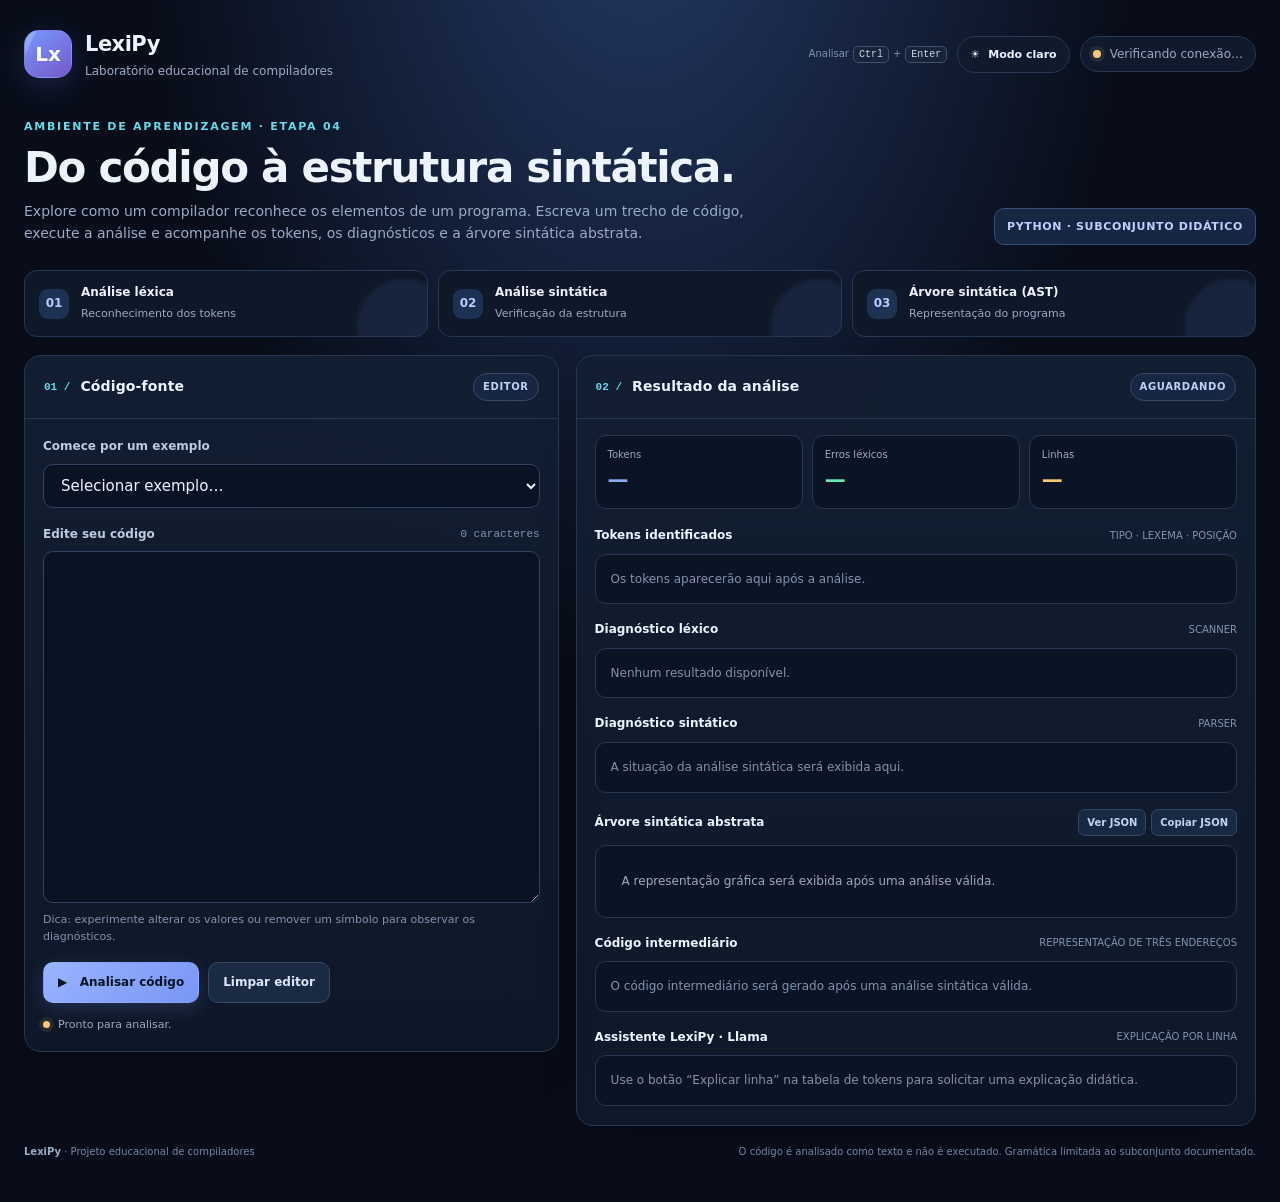
==== frontend/index.html @ 034884d2 "Adiciona realce de sintaxe ao editor Python" ====
<!doctype html>
<html lang="pt-BR">
<head>
<meta charset="utf-8">
<meta name="viewport" content="width=device-width, initial-scale=1">
<meta name="theme-color" content="#0b1020">
<title>LexiPy — Laboratório de Compiladores</title>
<style>
:root{color-scheme:dark;--bg:#080d19;--surface:#101a2c;--surface-2:#142139;--line:#263753;--text:#edf3ff;--muted:#9aabc5;--blue:#8ba8ff;--cyan:#67d9e8;--green:#6ee7b7;--red:#fb8fa4;--amber:#f7c979}
*{box-sizing:border-box}
body{margin:0;background:radial-gradient(ellipse at 50% -20%,#243b68 0,transparent 55%),var(--bg);font:15px/1.55 Inter,ui-sans-serif,system-ui,-apple-system,"Segoe UI",sans-serif;color:var(--text)}
button,select,textarea{font:inherit}
button{cursor:pointer}
.wrap{width:min(1440px,100%);margin:auto;padding:28px 24px 42px}
.topbar{display:flex;align-items:center;justify-content:space-between;gap:18px;margin-bottom:38px}
.brand{display:flex;align-items:center;gap:13px}.logo{display:grid;place-items:center;width:48px;height:48px;border:1px solid #91aaff55;border-radius:15px;background:linear-gradient(145deg,#7899ff,#7557c8);box-shadow:0 8px 30px #647eff33;font-weight:900;font-size:20px;color:white}
.brand h1{font-size:21px;letter-spacing:-.5px;margin:0}.brand p{margin:1px 0 0;color:var(--muted);font-size:12px}
.connection{display:flex;align-items:center;gap:9px;padding:8px 12px;border:1px solid var(--line);border-radius:999px;background:#101a2c;color:var(--muted);font-size:12px}
.dot{width:8px;height:8px;border-radius:50%;background:var(--amber);box-shadow:0 0 0 4px #f7c97918}.dot.online{background:var(--green);box-shadow:0 0 0 4px #6ee7b718}.dot.offline{background:var(--red);box-shadow:0 0 0 4px #fb8fa418}
.hero{display:flex;justify-content:space-between;align-items:end;gap:24px;margin:0 0 25px}.eyebrow{font-size:11px;font-weight:800;letter-spacing:.16em;text-transform:uppercase;color:var(--cyan)}.hero h2{font-size:clamp(27px,4vw,42px);line-height:1.12;letter-spacing:-1.3px;max-width:780px;margin:9px 0 10px}.hero p{max-width:760px;color:var(--muted);margin:0;font-size:14px}.hero-tag{white-space:nowrap;border:1px solid #354d77;background:#172743;color:#bfd0ff;border-radius:10px;padding:9px 12px;font-size:11px;font-weight:800;letter-spacing:.06em}
.pipeline{display:grid;grid-template-columns:repeat(3,1fr);gap:10px;margin-bottom:18px}.stage{display:flex;align-items:center;gap:12px;padding:12px 14px;border:1px solid var(--line);border-radius:13px;background:#0e1829}.stage-num{display:grid;place-items:center;width:30px;height:30px;flex:none;border-radius:9px;background:#1d3153;color:#b9cbff;font-size:12px;font-weight:800}.stage strong{display:block;font-size:12px}.stage span:last-child{font-size:11px;color:var(--muted)}
.workspace{display:grid;grid-template-columns:minmax(320px,.88fr) minmax(0,1.12fr);gap:17px;align-items:start}.panel{min-width:0;border:1px solid var(--line);border-radius:17px;background:linear-gradient(180deg,#121e32f5,#0e1829f5);box-shadow:0 14px 40px #0002;overflow:hidden}.panel-head{display:flex;justify-content:space-between;align-items:center;gap:12px;padding:17px 19px;border-bottom:1px solid var(--line)}.panel-title{display:flex;align-items:center;gap:10px}.panel-index{color:var(--cyan);font:800 11px ui-monospace,monospace}.panel h3{font-size:14px;margin:0;letter-spacing:.01em}.panel-body{padding:18px}
.field-label{display:block;margin:0 0 8px;color:#bdcbe0;font-size:12px;font-weight:700}
select,textarea{width:100%;border:1px solid #304361;background:#091323;color:var(--text);border-radius:10px;outline:none;transition:border-color .18s,box-shadow .18s}
select{padding:11px 13px;margin-bottom:17px}select:focus,textarea:focus{border-color:var(--blue);box-shadow:0 0 0 3px #8ba8ff20}
.editor-top{display:flex;justify-content:space-between;align-items:center;gap:12px;margin-bottom:8px}.editor-top .field-label{margin:0}.counter{font:11px ui-monospace,monospace;color:#8193b0}
textarea{display:block;min-height:320px;resize:vertical;padding:15px;font:13px/1.75 ui-monospace,SFMono-Regular,Consolas,monospace;tab-size:4;white-space:pre;caret-color:var(--cyan)}
.editor-surface{position:relative;width:100%;min-height:320px;border:1px solid #304361;border-radius:10px;background:#091323;overflow:hidden}
.editor-surface:focus-within{border-color:var(--blue);box-shadow:0 0 0 3px #8ba8ff20}
.editor-surface textarea{position:relative;z-index:2;min-height:320px;margin:0;border:0;border-radius:0;background:transparent;color:transparent;-webkit-text-fill-color:transparent;caret-color:var(--cyan);resize:vertical;outline:none;box-shadow:none}
.editor-surface textarea:focus{border:0;box-shadow:none}
#highlight{position:absolute;z-index:1;inset:0;margin:0;padding:15px;overflow:hidden;pointer-events:none;color:#d8e2f2;font:13px/1.75 ui-monospace,SFMono-Regular,Consolas,monospace;tab-size:4;white-space:pre}
#highlight code{font:inherit}
.token-keyword{color:#c792ea}.token-string{color:#c3e88d}.token-number{color:#f78c6c}.token-comment{color:#7f8c98;font-style:italic}.token-builtin{color:#82aaff}.token-function{color:#ffcb6b}.token-operator{color:#89ddff}.token-boolean{color:#ff9cac}
body.light .editor-surface{background:#fff;border-color:#c6d2e4}
body.light #highlight{color:#263954}
body.light .token-keyword{color:#8b45ad}body.light .token-string{color:#277a43}body.light .token-number{color:#b65b22}body.light .token-comment{color:#788391}body.light .token-builtin{color:#2459b5}body.light .token-function{color:#936000}body.light .token-operator{color:#087f9b}body.light .token-boolean{color:#b33456}

.editor-hint{margin:8px 0 0;color:#8193b0;font-size:11px}
.actions{display:flex;flex-wrap:wrap;gap:9px;margin-top:17px}.btn{display:inline-flex;justify-content:center;align-items:center;gap:8px;border:1px solid transparent;border-radius:10px;padding:10px 14px;font-size:12px;font-weight:800;transition:transform .15s,filter .15s}.btn:hover{filter:brightness(1.1);transform:translateY(-1px)}.btn:disabled{opacity:.55;cursor:wait;transform:none}.primary{background:linear-gradient(135deg,#9ab4ff,#7896f5);color:#091326;box-shadow:0 5px 18px #7896f533}.secondary{background:#1b2a43;border-color:#354866;color:#dce7ff}.statusline{display:flex;align-items:center;gap:8px;margin-top:13px;color:var(--muted);font-size:11px}.statusline .dot{width:7px;height:7px}
.result-badge{padding:5px 9px;border:1px solid #354866;border-radius:999px;background:#172743;color:#c2d2f6;font-size:10px;font-weight:850;letter-spacing:.06em}.result-badge.good{border-color:#286c59;background:#12372f;color:var(--green)}.result-badge.bad{border-color:#78394a;background:#351b28;color:#ffb3c0}
.results-body{padding:16px 18px 19px}.stats{display:grid;grid-template-columns:repeat(3,minmax(0,1fr));gap:9px;margin-bottom:17px}.stat{padding:11px 12px;border:1px solid var(--line);border-radius:11px;background:#0a1424}.stat span{display:block;color:var(--muted);font-size:10px}.stat strong{display:block;margin-top:2px;font-size:21px;letter-spacing:-.5px}.stat:nth-child(1) strong{color:var(--blue)}.stat:nth-child(2) strong{color:var(--green)}.stat:nth-child(3) strong{color:var(--amber)}
.result-section{margin-top:16px}.section-heading{display:flex;align-items:center;justify-content:space-between;gap:10px;margin-bottom:9px}.section-heading h4{font-size:12px;margin:0}.section-note{font-size:10px;color:#8193b0}.result-box{min-height:50px;border:1px solid var(--line);border-radius:11px;background:#0a1424;overflow:hidden}.placeholder{padding:15px;color:#8293ae;font-size:12px}.table-wrap{max-height:260px;overflow:auto}table{width:100%;border-collapse:collapse;text-align:left;font-size:11px}th,td{padding:9px 10px;border-bottom:1px solid #22324b;white-space:nowrap}th{position:sticky;top:0;background:#172640;color:#b9c9e4;font-size:10px;text-transform:uppercase;letter-spacing:.06em}td{color:#d7e2f5}tbody tr:hover{background:#14233a}td code{color:#a9bcff;font:11px ui-monospace,monospace}
.error-item{padding:11px 13px;border-bottom:1px solid #542d3b;background:#241722;color:#ffd4dc;font-size:11px}.error-item:last-child{border-bottom:0}.error-item b{color:#ff9fb1}.error-item code{color:#ffc0cb}
.syntax-ok{padding:12px 13px;color:#a8f2d5;background:#102c28;font-size:12px}.syntax-fail{padding:12px 13px;color:#ffd4dc;background:#281923;font-size:12px}.syntax-wait{padding:12px 13px;color:var(--muted);font-size:12px}
.ast-wrap{position:relative}.ast-wrap pre{margin:0;max-height:340px;overflow:auto;padding:14px;color:#c7d7f5;font:11px/1.65 ui-monospace,Consolas,monospace;white-space:pre-wrap;overflow-wrap:anywhere}.copy-btn{border:1px solid #354866;border-radius:7px;background:#182943;color:#c4d4f3;padding:5px 8px;font-size:10px;font-weight:700}.ast-tree{padding:14px;max-height:460px;overflow:auto;font-size:12px}.tree-node{margin:5px 0 5px 13px;padding-left:13px;border-left:1px solid #3a5277}.tree-label{display:inline-block;padding:5px 8px;border:1px solid #354866;border-radius:7px;background:#172743;color:#dce7ff}.tree-value{color:#8fa5c9;margin-left:5px}.tree-children{margin-top:4px}.tree-empty{color:var(--muted);padding:12px}.explain-btn{border:1px solid #38577c;border-radius:7px;background:#172b48;color:#bcd2ff;padding:5px 8px;font-size:10px;font-weight:750}.explain-btn:hover{background:#223d63}.diagnostic-location{padding:10px 12px;background:#101a2c;border-bottom:1px solid #354866;font:11px/1.7 ui-monospace,monospace;overflow:auto}.diagnostic-line{display:flex;gap:12px;white-space:pre}.diagnostic-line .ln{color:#8da2c4;user-select:none}.diagnostic-line .code{color:#f2d6dc}.diagnostic-caret{color:#ff879e;white-space:pre}.explanation{padding:12px 14px;color:#dce8fb;font-size:12px;line-height:1.7;white-space:pre-wrap}.explanation strong{color:var(--cyan)}.intermediate-code{margin:0;padding:13px;color:#bcebdc;font:12px/1.8 ui-monospace,monospace;white-space:pre;overflow:auto}.ai-loading{padding:12px;color:var(--muted);font-size:12px}
.footer{display:flex;justify-content:space-between;gap:16px;margin-top:18px;color:#7486a2;font-size:10px}.footer strong{color:#9aabc5}
@media(max-width:980px){.workspace{grid-template-columns:1fr}.hero{align-items:start;flex-direction:column}.hero-tag{white-space:normal}.pipeline{grid-template-columns:1fr}}
@media(max-width:560px){.wrap{padding:18px 12px 30px}.topbar{margin-bottom:28px}.connection{font-size:0;padding:10px}.connection .dot{margin:0}.brand p{font-size:10px}.panel-body,.results-body{padding:14px}.stats{gap:6px}.stat{padding:9px}.stat strong{font-size:18px}.footer{flex-direction:column}.hero h2{font-size:29px}}

/* Camada visual e interações adicionais */
:root{scroll-behavior:smooth}
body{background-attachment:fixed}
.panel{transition:border-color .22s,transform .22s,box-shadow .22s}
.panel:hover{border-color:#40577d;box-shadow:0 18px 48px #0003}
.stage{position:relative;overflow:hidden;transition:transform .2s,border-color .2s}
.stage:hover{transform:translateY(-2px);border-color:#5875a6}
.stage:after{content:"";position:absolute;inset:auto -25px -38px auto;width:95px;height:95px;border-radius:50%;background:#7896f51a;filter:blur(2px)}
.logo{position:relative;overflow:hidden}
.logo:after{content:"";position:absolute;inset:-60% auto -60% -35%;width:35%;transform:rotate(25deg);background:#ffffff35;animation:logoShine 5s ease-in-out infinite}
@keyframes logoShine{0%,65%,100%{left:-45%}35%{left:120%}}
.btn,.copy-btn,.explain-btn{transition:transform .18s,background .18s,border-color .18s,box-shadow .18s}
.btn:focus-visible,button:focus-visible,select:focus-visible,textarea:focus-visible{outline:2px solid var(--cyan);outline-offset:3px}
textarea{background-image:none;line-height:1.75}
#source{min-height:350px}
.stat{transition:transform .18s,border-color .18s}
.stat:hover{transform:translateY(-2px);border-color:#4a638b}
.result-box{transition:border-color .2s}
.result-section{animation:riseIn .35s ease both}
.result-section:nth-of-type(2){animation-delay:.04s}
@keyframes riseIn{from{opacity:0;transform:translateY(7px)}to{opacity:1;transform:translateY(0)}}
.theme-toggle{display:inline-flex;align-items:center;gap:8px;border:1px solid var(--line);border-radius:999px;background:var(--surface);color:var(--text);padding:9px 12px;font-size:11px;font-weight:750}
.top-actions{display:flex;align-items:center;gap:10px}
.shortcut{display:inline-flex;align-items:center;gap:4px;color:#8293ae;font-size:10px}
kbd{border:1px solid #40516d;border-radius:5px;background:#17243a;padding:2px 5px;color:#c8d6ef;font:10px ui-monospace,monospace}
body.light{--bg:#edf2fa;--surface:#fff;--surface-2:#f5f8fd;--line:#d4deed;--text:#17243a;--muted:#5e6f89;--blue:#496bd0;--cyan:#087f9b;--green:#12805d;--red:#c33f5a;--amber:#98620b;color-scheme:light;background:radial-gradient(ellipse at 50% -20%,#d6e2ff 0,transparent 58%),var(--bg)}
body.light .panel{background:linear-gradient(180deg,#ffffff,#f7f9fd);box-shadow:0 14px 40px #34476b12}
body.light .stage,body.light .connection,body.light .stat,body.light .result-box{background:#f7f9fd}
body.light select,body.light textarea{background-color:#fff;color:#17243a;border-color:#c6d2e4}
body.light .btn.secondary,body.light .copy-btn,body.light .explain-btn{background:#edf2fb;color:#263d67;border-color:#cbd7e9}
body.light .tree-label{background:#edf2fb;color:#243b63;border-color:#cbd7e9}
body.light th{background:#e9eff9;color:#334968}
body.light td{color:#263954}
body.light tbody tr:hover{background:#edf3fc}
body.light .syntax-ok{background:#e5f6ef;color:#17664c}
body.light .syntax-fail,body.light .error-item{background:#fff0f2;color:#8b263d}
body.light .diagnostic-location{background:#f0f4fb}
body.light .diagnostic-line .code{color:#273c5a}
body.light .explanation{color:#263954}
body.light .intermediate-code{color:#17664c}
@media(max-width:650px){.top-actions{gap:6px}.theme-toggle{padding:8px 10px}.shortcut{display:none}#source{min-height:280px}}
@media(prefers-reduced-motion:reduce){*,*:before,*:after{scroll-behavior:auto!important;animation-duration:.01ms!important;animation-iteration-count:1!important;transition-duration:.01ms!important}}

</style>
</head>
<body>
<main class="wrap">
<header class="topbar">
 <div class="brand"><div class="logo">Lx</div><div><h1>LexiPy</h1><p>Laboratório educacional de compiladores</p></div></div>
  <div class="top-actions"><span class="shortcut">Analisar <kbd>Ctrl</kbd> + <kbd>Enter</kbd></span><button id="themeToggle" class="theme-toggle" type="button" aria-label="Alternar tema">☀️ <span>Modo claro</span></button><div class="connection"><span id="connectionDot" class="dot"></span><span id="connectionText">Verificando conexão…</span></div></div>
</header>
<section class="hero">
 <div><div class="eyebrow">Ambiente de aprendizagem · Etapa 04</div><h2>Do código à estrutura sintática.</h2><p>Explore como um compilador reconhece os elementos de um programa. Escreva um trecho de código, execute a análise e acompanhe os tokens, os diagnósticos e a árvore sintática abstrata.</p></div>
 <div class="hero-tag">PYTHON · SUBCONJUNTO DIDÁTICO</div>
</section>
<section class="pipeline" aria-label="Etapas da análise">
 <div class="stage"><span class="stage-num">01</span><div><strong>Análise léxica</strong><span>Reconhecimento dos tokens</span></div></div>
 <div class="stage"><span class="stage-num">02</span><div><strong>Análise sintática</strong><span>Verificação da estrutura</span></div></div>
 <div class="stage"><span class="stage-num">03</span><div><strong>Árvore sintática (AST)</strong><span>Representação do programa</span></div></div>
</section>
<div class="workspace">
<section class="panel">
 <div class="panel-head"><div class="panel-title"><span class="panel-index">01 /</span><h3>Código-fonte</h3></div><span class="result-badge">EDITOR</span></div>
 <div class="panel-body">
  <label class="field-label" for="examples">Comece por um exemplo</label>
  <select id="examples"><option value="">Selecionar exemplo…</option><option value="hello">Olá, mundo</option><option value="variable">Variáveis e números</option><option value="condition">Estrutura condicional</option><option value="loop">Laço de repetição</option><option value="error">Exemplo com erro léxico</option><option value="syntax">Exemplo com erro sintático</option></select>
  <div class="editor-top"><label class="field-label" for="source">Edite seu código</label><span id="counter" class="counter">0 caracteres</span></div>
  <div class="editor-surface">
   <pre id="highlight" aria-hidden="true"><code id="highlightCode"></code></pre>
   <textarea id="source" spellcheck="false" autocapitalize="off" autocomplete="off" aria-label="Código-fonte Python">nome = "Ana"
idade = 20

if idade >= 18:
    print(nome, "maior de idade")</textarea>
  </div>
  <p class="editor-hint">Dica: experimente alterar os valores ou remover um símbolo para observar os diagnósticos.</p>
  <div class="actions"><button id="analyze" class="btn primary">▶ &nbsp; Analisar código</button><button id="clear" class="btn secondary">Limpar editor</button></div>
  <div class="statusline"><span id="statusDot" class="dot"></span><span id="status" role="status" aria-live="polite">Pronto para analisar.</span></div>
 </div>
</section>
<section class="panel">
 <div class="panel-head"><div class="panel-title"><span class="panel-index">02 /</span><h3>Resultado da análise</h3></div><span id="resultBadge" class="result-badge">AGUARDANDO</span></div>
 <div class="results-body">
  <div class="stats" id="summary">
   <div class="stat"><span>Tokens</span><strong>—</strong></div><div class="stat"><span>Erros léxicos</span><strong>—</strong></div><div class="stat"><span>Linhas</span><strong>—</strong></div>
  </div>
  <section class="result-section"><div class="section-heading"><h4>Tokens identificados</h4><span class="section-note">TIPO · LEXEMA · POSIÇÃO</span></div><div id="tokens" class="result-box"><div class="placeholder">Os tokens aparecerão aqui após a análise.</div></div></section>
  <section class="result-section"><div class="section-heading"><h4>Diagnóstico léxico</h4><span class="section-note">SCANNER</span></div><div id="errors" class="result-box"><div class="placeholder">Nenhum resultado disponível.</div></div></section>
  <section class="result-section"><div class="section-heading"><h4>Diagnóstico sintático</h4><span class="section-note">PARSER</span></div><div id="syntax" class="result-box"><div class="placeholder">A situação da análise sintática será exibida aqui.</div></div></section>
  <section class="result-section"><div class="section-heading"><h4>Árvore sintática abstrata</h4><div><button id="toggleAst" class="copy-btn">Ver JSON</button> <button id="copyAst" class="copy-btn" disabled>Copiar JSON</button></div></div><div class="result-box ast-wrap"><div id="astTree" class="ast-tree"><div class="tree-empty">A representação gráfica será exibida após uma análise válida.</div></div><pre id="ast" hidden>A AST será exibida quando a análise sintática for concluída com sucesso.</pre></div></section>
  <section class="result-section"><div class="section-heading"><h4>Código intermediário</h4><span class="section-note">REPRESENTAÇÃO DE TRÊS ENDEREÇOS</span></div><div id="intermediate" class="result-box"><div class="placeholder">O código intermediário será gerado após uma análise sintática válida.</div></div></section>
  <section class="result-section"><div class="section-heading"><h4>Assistente LexiPy · Llama</h4><span class="section-note">EXPLICAÇÃO POR LINHA</span></div><div id="lineExplanation" class="result-box"><div class="placeholder">Use o botão “Explicar linha” na tabela de tokens para solicitar uma explicação didática.</div></div></section>
 </div>
</section>
</div>
<footer class="footer"><span><strong>LexiPy</strong> · Projeto educacional de compiladores</span><span>O código é analisado como texto e não é executado. Gramática limitada ao subconjunto documentado.</span></footer>
</main>
<script>
const examples={
 hello:'print("Olá, mundo!")',
 variable:'nome = "Felipe"\nidade = 20\nnota = 8.5\nprint(nome, idade, nota)',
 condition:'numero = 10\nif numero >= 0:\n    print("Não negativo")\nelse:\n    print("Negativo")',
 loop:'contador = 0\nwhile contador < 3:\n    print(contador)\n    contador = contador + 1',
 error:'valor = 10\nresultado = valor @ 2\nprint(resultado)',
 syntax:'valor = 10\nresultado = valor +\nprint(resultado)'
};
const $=s=>document.querySelector(s);
const source=$('#source'), select=$('#examples'), counter=$('#counter'), status=$('#status');
const highlightCode=$('#highlightCode'), highlightLayer=$('#highlight');
function updateHighlight(){
 const code=source.value;
 const pattern=/(#.*$)|("""[\\s\\S]*?"""|'''[\\s\\S]*?'''|"(?:\\\\.|[^"\\\\])*"|'(?:\\\\.|[^'\\\\])*')|\\b(True|False|None)\\b|\\b(def|class|if|elif|else|for|while|in|not|and|or|is|return|break|continue|pass|import|from|as|try|except|finally|with|lambda|yield|global|nonlocal|assert|del|raise)\\b|\\b(print|len|range|input|int|float|str|list|dict|tuple|set|type|sum|min|max|abs|enumerate)\\b(?=\\s*\\()|\\b(\\d+(?:\\.\\d+)?(?:[eE][+-]?\\d+)?)\\b|\\b([A-Za-z_][A-Za-z0-9_]*)\\b|(\\*\\*|//|==|!=|<=|>=|:=|[+\\-*/%=<>])|(\\s+)|([\\s\\S])/gm;
 let result='',match;
 while((match=pattern.exec(code))!==null){
  const value=match[0];
  let cls='';
  if(match[1]) cls='token-comment';
  else if(match[2]) cls='token-string';
  else if(match[3]) cls='token-boolean';
  else if(match[4]) cls='token-keyword';
  else if(match[5]) cls='token-builtin';
  else if(match[6]) cls='token-number';
  else if(match[7]) cls='token-function';
  else if(match[8]) cls='token-operator';
  if(cls) result+='<span class="'+cls+'">'+esc(value)+'</span>';
  else result+=esc(value);
 }
 highlightCode.innerHTML=result+'\\n';
}
source.addEventListener('scroll',()=>{highlightLayer.scrollTop=source.scrollTop;highlightLayer.scrollLeft=source.scrollLeft});

let lastAst=null;
function count(){counter.textContent=source.value.length+' caracteres · '+(source.value.split('\n').length)+' linha(s)'}
function setStatus(message,type){status.textContent=message;const dot=$('#statusDot');dot.className='dot'+(type==='ok'?' online':type==='error'?' offline':'')}
function resetResults(){
 $('#summary').innerHTML='<div class="stat"><span>Tokens</span><strong>—</strong></div><div class="stat"><span>Erros léxicos</span><strong>—</strong></div><div class="stat"><span>Linhas</span><strong>—</strong></div>';
 $('#tokens').innerHTML='<div class="placeholder">Os tokens aparecerão aqui após a análise.</div>';
 $('#errors').innerHTML='<div class="placeholder">Nenhum resultado disponível.</div>';
 $('#syntax').innerHTML='<div class="placeholder">A situação da análise sintática será exibida aqui.</div>';
 $('#ast').hidden=true;$('#astTree').hidden=false;$('#toggleAst').textContent='Ver JSON';$('#ast').textContent='A AST será exibida quando a análise sintática for concluída com sucesso.';$('#astTree').innerHTML='<div class="tree-empty">A representação gráfica será exibida após uma análise válida.</div>';$('#intermediate').innerHTML='<div class="placeholder">O código intermediário será gerado após uma análise sintática válida.</div>';$('#lineExplanation').innerHTML='<div class="placeholder">Use o botão “Explicar linha” na tabela de tokens para solicitar uma explicação didática.</div>';
 $('#resultBadge').textContent='AGUARDANDO';$('#resultBadge').className='result-badge';
 $('#copyAst').disabled=true;lastAst=null;
}
source.addEventListener('input',()=>{count();updateHighlight()});count();updateHighlight();

const themeToggle=$('#themeToggle');
function applyTheme(theme){
 document.body.classList.toggle('light',theme==='light');
 themeToggle.innerHTML=theme==='light'?'🌙 <span>Modo escuro</span>':'☀️ <span>Modo claro</span>';
 themeToggle.setAttribute('aria-label',theme==='light'?'Ativar modo escuro':'Ativar modo claro');
 try{localStorage.setItem('lexipy-theme',theme)}catch{}
}
let savedTheme='dark';try{savedTheme=localStorage.getItem('lexipy-theme')||'dark'}catch{}
applyTheme(savedTheme);
themeToggle.addEventListener('click',()=>applyTheme(document.body.classList.contains('light')?'dark':'light'));
source.addEventListener('keydown',event=>{
 if(event.key==='Tab'){event.preventDefault();const start=source.selectionStart,end=source.selectionEnd;source.setRangeText('    ',start,end,'end');count();updateHighlight()}
 if((event.ctrlKey||event.metaKey)&&event.key==='Enter'){event.preventDefault();$('#analyze').click()}
});

select.addEventListener('change',()=>{if(select.value){source.value=examples[select.value];count();updateHighlight();setStatus('Exemplo carregado. Você pode editá-lo.');source.focus()}});
$('#clear').addEventListener('click',()=>{source.value='';select.value='';count();updateHighlight();resetResults();source.focus();setStatus('Editor limpo.')});
function esc(value){return String(value).replace(/[&<>"']/g,c=>({'&':'&amp;','<':'&lt;','>':'&gt;','"':'&quot;',"'":'&#39;'}[c]))}
function renderTokens(tokens){
 const counts={};tokens.forEach(t=>counts[t.tipo]=(counts[t.tipo]||0)+1);
 $('#summary').innerHTML='<div class="stat"><span>Tokens identificados</span><strong>'+tokens.length+'</strong></div><div class="stat"><span>Erros léxicos</span><strong>'+($('#errors').querySelectorAll('.error-item').length)+'</strong></div><div class="stat"><span>Linhas analisadas</span><strong>'+source.value.split('\n').length+'</strong></div>';
 if(!tokens.length){$('#tokens').innerHTML='<div class="placeholder">Nenhum token foi identificado.</div>';return}
 $('#tokens').innerHTML='<div class="table-wrap"><table><thead><tr><th>Tipo</th><th>Lexema</th><th>Linha</th><th>Coluna</th><th>Ação</th></tr></thead><tbody>'+tokens.map(t=>'<tr><td>'+esc(t.tipo)+'</td><td><code>'+esc(t.lexema)+'</code></td><td>'+t.linha+'</td><td>'+t.coluna+'</td><td><button class="explain-btn" data-explain-line="'+t.linha+'">Explicar linha</button></td></tr>').join('')+'</tbody></table></div>';
}
function diagnosticLocation(line,col){const lines=source.value.split('\n');const text=lines[line-1]??'';const safeCol=Math.max(1,Math.min(col||1,text.length+1));return '<div class="diagnostic-location"><div class="diagnostic-line"><span class="ln">'+line+'</span><span class="code">'+esc(text||' ')+'</span></div><div class="diagnostic-caret"><span class="ln"> </span>'+(' '.repeat(safeCol-1))+'^ posição aproximada do erro</div></div>'}
function renderErrors(errors){
 if(!errors.length){$('#errors').innerHTML='<div class="placeholder">✓ Nenhum erro léxico encontrado.</div>';return}
 $('#errors').innerHTML=errors.map(e=>'<div class="error-item"><b>Linha '+e.linha+', coluna '+e.coluna+':</b> '+esc(e.mensagem)+'<br>Trecho identificado: <code>'+esc(e.lexema)+'</code></div>'+diagnosticLocation(e.linha,e.coluna)).join('');
}
function renderAstNode(node,key='Raiz'){if(node===null||node===undefined)return '';if(Array.isArray(node))return node.map((item,i)=>renderAstNode(item,key+' '+(i+1))).join('');if(typeof node!=='object')return '<span class="tree-value">'+esc(node)+'</span>';const tipo=node.tipo||key;const attrs=Object.entries(node).filter(([k,v])=>k!=='tipo'&&k!=='linha'&&k!=='coluna'&&v!==null&&typeof v!=='object');const children=Object.entries(node).filter(([k,v])=>v!==null&&(typeof v==='object'));const meta=[node.linha?'linha '+node.linha:null,node.coluna?'coluna '+node.coluna:null].filter(Boolean).join(' · ');return '<div class="tree-node"><span class="tree-label">'+esc(tipo)+'</span>'+(meta?'<span class="tree-value">'+esc(meta)+'</span>':'')+attrs.map(([k,v])=>'<span class="tree-value">'+esc(k)+': '+esc(v)+'</span>').join('')+(children.length?'<div class="tree-children">'+children.map(([k,v])=>'<div><span class="tree-value">'+esc(k)+'</span>'+renderAstNode(v,k)+'</div>').join('')+'</div>':'')+'</div>'}
function renderSyntax(data){
 if(data.sintaxe_sucesso===true){
  $('#syntax').innerHTML='<div class="syntax-ok">✓ Sintaxe válida para o subconjunto implementado. A árvore sintática foi construída.</div>';
  lastAst=data.ast;$('#ast').hidden=true;$('#astTree').hidden=false;$('#toggleAst').textContent='Ver JSON';$('#ast').textContent=JSON.stringify(data.ast,null,2);$('#astTree').innerHTML=renderAstNode(data.ast,'Programa');$('#copyAst').disabled=false;$('#intermediate').innerHTML='<pre class="intermediate-code">'+esc((data.codigo_intermediario||[]).join('\n')||'Nenhuma instrução intermediária foi gerada.')+'</pre>';
 }else if(data.sintaxe_sucesso===false){
  $('#syntax').innerHTML=(data.erros_sintaticos||[]).map(e=>'<div class="syntax-fail"><b>Linha '+e.linha+', coluna '+e.coluna+':</b> '+esc(e.mensagem)+'</div>'+diagnosticLocation(e.linha,e.coluna)).join('');
  $('#ast').hidden=true;$('#astTree').hidden=false;$('#toggleAst').textContent='Ver JSON';$('#ast').textContent='AST não gerada porque foram encontrados erros sintáticos.';$('#astTree').innerHTML='<div class="tree-empty">Corrija os erros sintáticos para visualizar a AST.</div>';$('#intermediate').innerHTML='<div class="placeholder">O código intermediário depende de uma AST válida.</div>';lastAst=null;$('#copyAst').disabled=true;
 }else{
  $('#syntax').innerHTML='<div class="syntax-wait">Análise sintática não executada: corrija primeiro os erros léxicos.</div>';
  $('#ast').hidden=true;$('#astTree').hidden=false;$('#toggleAst').textContent='Ver JSON';$('#ast').textContent='AST indisponível devido a erros léxicos.';$('#astTree').innerHTML='<div class="tree-empty">Corrija os erros léxicos para visualizar a AST.</div>';$('#intermediate').innerHTML='<div class="placeholder">O código intermediário depende de uma AST válida.</div>';lastAst=null;$('#copyAst').disabled=true;
 }
}
async function checkApi(){
 try{const r=await fetch('/api/health');if(!r.ok)throw Error();$('#connectionDot').className='dot online';$('#connectionText').textContent='Backend conectado';}
 catch{$('#connectionDot').className='dot offline';$('#connectionText').textContent='Backend indisponível';setStatus('Não foi possível conectar à API. Verifique o Docker Compose.','error')}
}
checkApi();
$('#toggleAst').addEventListener('click',()=>{const pre=$('#ast'),tree=$('#astTree');const showJson=pre.hidden;pre.hidden=!showJson;tree.hidden=showJson;$('#toggleAst').textContent=showJson?'Ver árvore':'Ver JSON'});
$('#ast').hidden=true;
$('#toggleAst').textContent='Ver JSON';
$('#tokens').addEventListener('click',async(event)=>{const button=event.target.closest('[data-explain-line]');if(!button)return;const linha=Number(button.dataset.explainLine);const panel=$('#lineExplanation');panel.innerHTML='<div class="ai-loading">Consultando o Llama para explicar a linha '+linha+'…</div>';button.disabled=true;try{const response=await fetch('/api/explicar-linha',{method:'POST',headers:{'Content-Type':'application/json'},body:JSON.stringify({codigo:source.value,linha})});const data=await response.json();if(!response.ok)throw Error(data.detail||'Não foi possível obter a explicação.');panel.innerHTML='<div class="explanation"><strong>Linha '+data.linha+':</strong> <code>'+esc(data.codigo)+'</code><p>'+esc(data.explicacao)+'</p><span class="section-note">Modelo: '+esc(data.modelo)+'</span></div>';}catch(error){panel.innerHTML='<div class="error-item">'+esc(error.message)+'<br>Verifique se o Ollama está ativo e se o modelo Llama está instalado.</div>';}finally{button.disabled=false;}});
$('#copyAst').addEventListener('click',async()=>{if(lastAst===null)return;try{await navigator.clipboard.writeText(JSON.stringify(lastAst,null,2));setStatus('JSON da AST copiado.','ok')}catch{setStatus('Não foi possível copiar automaticamente.','error')}});
$('#analyze').addEventListener('click',async()=>{
 const codigo=source.value;
 if(!codigo.trim()){setStatus('Informe um código-fonte antes de analisar.','error');$('#resultBadge').textContent='SEM CÓDIGO';$('#resultBadge').className='result-badge bad';$('#errors').innerHTML='<div class="error-item">O editor está vazio. Digite ou selecione um exemplo.</div>';return}
 const btn=$('#analyze');btn.disabled=true;btn.textContent='Analisando…';setStatus('Enviando código para análise.');
 try{
  const response=await fetch('/api/analisar',{method:'POST',headers:{'Content-Type':'application/json'},body:JSON.stringify({codigo})});
  const data=await response.json();if(!response.ok)throw Error(data.detail||'Não foi possível analisar o código.');
  renderTokens(data.tokens||[]);renderErrors(data.erros||[]);renderSyntax(data);
  const lexicalOk=!!data.sucesso, syntaxOk=data.sintaxe_sucesso===true;
  const overallOk=lexicalOk&&syntaxOk;
  $('#resultBadge').textContent=overallOk?'ANÁLISE CONCLUÍDA':'REVISAR DIAGNÓSTICOS';
  $('#resultBadge').className='result-badge '+(overallOk?'good':'bad');
  $('#summary').querySelector('.stat:nth-child(2) strong').textContent=(data.erros||[]).length;
  setStatus(overallOk?'Análise léxica e sintática concluídas sem erros.':'Análise finalizada. Consulte os diagnósticos. ',overallOk?'ok':'error');
 }catch(error){setStatus(error.message,'error');$('#resultBadge').textContent='FALHA';$('#resultBadge').className='result-badge bad';$('#errors').innerHTML='<div class="error-item">'+esc(error.message)+'</div>'}
 finally{btn.disabled=false;btn.textContent='▶  Analisar código'}
});
</script>
</body>
</html>
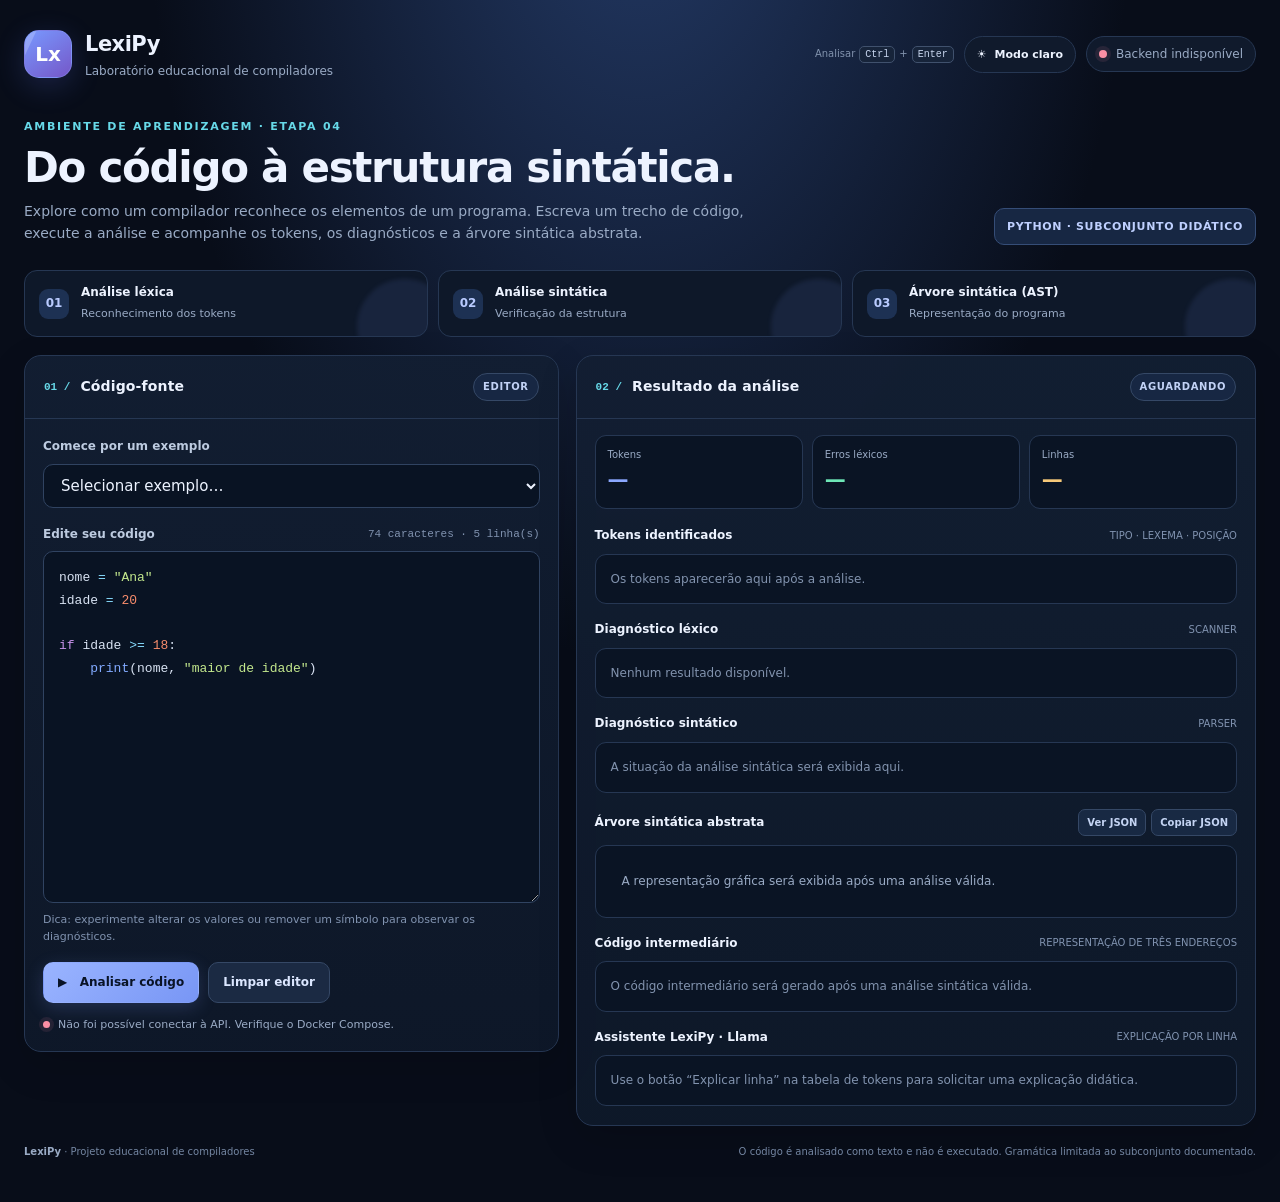
==== commit 18deb360: "Ajusta operadores de divisão no realce de sintaxe" ====
--- a/frontend/index.html
+++ b/frontend/index.html
@@ -159,7 +159,7 @@
 const highlightCode=$('#highlightCode'), highlightLayer=$('#highlight');
 function updateHighlight(){
  const code=source.value;
- const pattern=/(#.*$)|("""[\\s\\S]*?"""|'''[\\s\\S]*?'''|"(?:\\\\.|[^"\\\\])*"|'(?:\\\\.|[^'\\\\])*')|\\b(True|False|None)\\b|\\b(def|class|if|elif|else|for|while|in|not|and|or|is|return|break|continue|pass|import|from|as|try|except|finally|with|lambda|yield|global|nonlocal|assert|del|raise)\\b|\\b(print|len|range|input|int|float|str|list|dict|tuple|set|type|sum|min|max|abs|enumerate)\\b(?=\\s*\\()|\\b(\\d+(?:\\.\\d+)?(?:[eE][+-]?\\d+)?)\\b|\\b([A-Za-z_][A-Za-z0-9_]*)\\b|(\\*\\*|//|==|!=|<=|>=|:=|[+\\-*/%=<>])|(\\s+)|([\\s\\S])/gm;
+ const pattern=/(#.*$)|("""[\s\S]*?"""|'''[\s\S]*?'''|"(?:\\.|[^"\\])*"|'(?:\\.|[^'\\])*')|\b(True|False|None)\b|\b(def|class|if|elif|else|for|while|in|not|and|or|is|return|break|continue|pass|import|from|as|try|except|finally|with|lambda|yield|global|nonlocal|assert|del|raise)\b|\b(print|len|range|input|int|float|str|list|dict|tuple|set|type|sum|min|max|abs|enumerate)\b(?=\s*\()|\b(\d+(?:\.\d+)?(?:[eE][+-]?\d+)?)\b|\b([A-Za-z_][A-Za-z0-9_]*)\b(?=\s*\()|\b([A-Za-z_][A-Za-z0-9_]*)\b|(\*\*|\/\/|==|!=|<=|>=|:=|[+\-*\/%=<>])|(\s+)|([\s\S])/gm;
  let result='',match;
  while((match=pattern.exec(code))!==null){
   const value=match[0];
@@ -171,11 +171,11 @@
   else if(match[5]) cls='token-builtin';
   else if(match[6]) cls='token-number';
   else if(match[7]) cls='token-function';
-  else if(match[8]) cls='token-operator';
+  else if(match[9]) cls='token-operator';
   if(cls) result+='<span class="'+cls+'">'+esc(value)+'</span>';
   else result+=esc(value);
  }
- highlightCode.innerHTML=result+'\\n';
+ highlightCode.innerHTML=result+'\n';
 }
 source.addEventListener('scroll',()=>{highlightLayer.scrollTop=source.scrollTop;highlightLayer.scrollLeft=source.scrollLeft});
 
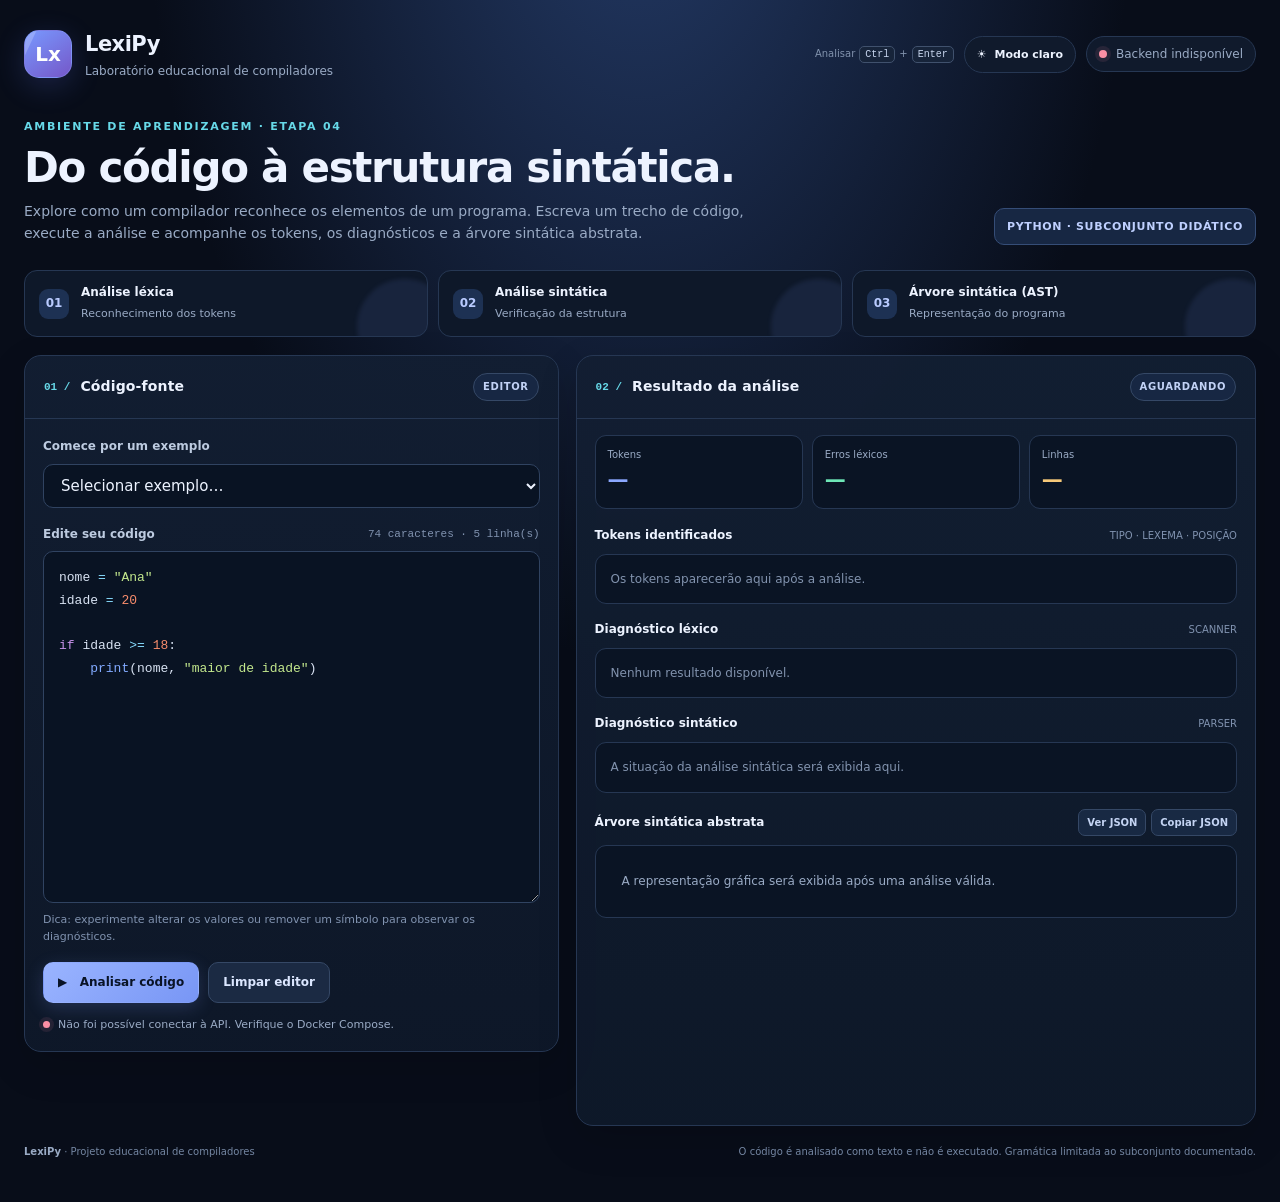
==== commit 3fe2667d: "Corrige visibilidade do código no tema claro" ====
--- a/frontend/index.html
+++ b/frontend/index.html
@@ -33,6 +33,7 @@
 #highlight code{font:inherit}
 .token-keyword{color:#c792ea}.token-string{color:#c3e88d}.token-number{color:#f78c6c}.token-comment{color:#7f8c98;font-style:italic}.token-builtin{color:#82aaff}.token-function{color:#ffcb6b}.token-operator{color:#89ddff}.token-boolean{color:#ff9cac}
 body.light .editor-surface{background:#fff;border-color:#c6d2e4}
+body.light .editor-surface textarea{background:transparent!important;color:transparent!important;-webkit-text-fill-color:transparent!important}
 body.light #highlight{color:#263954}
 body.light .token-keyword{color:#8b45ad}body.light .token-string{color:#277a43}body.light .token-number{color:#b65b22}body.light .token-comment{color:#788391}body.light .token-builtin{color:#2459b5}body.light .token-function{color:#936000}body.light .token-operator{color:#087f9b}body.light .token-boolean{color:#b33456}
 
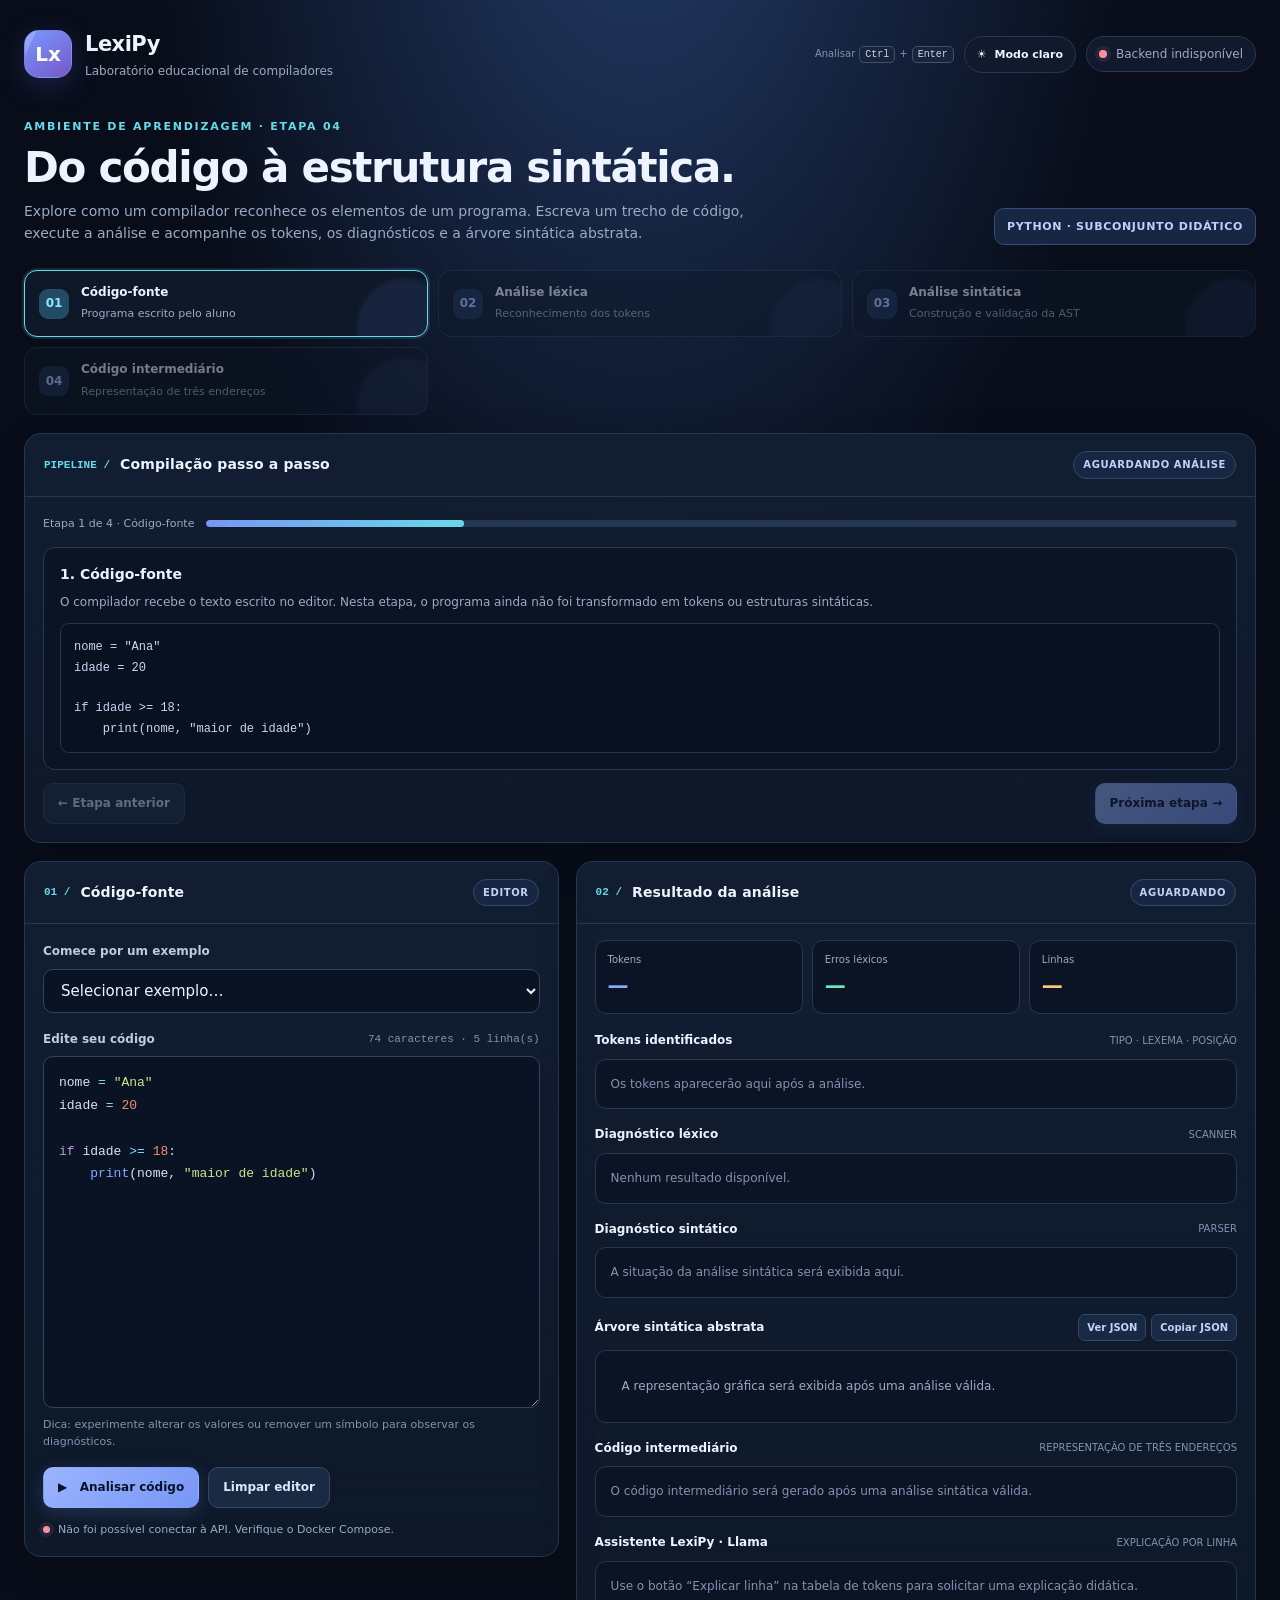
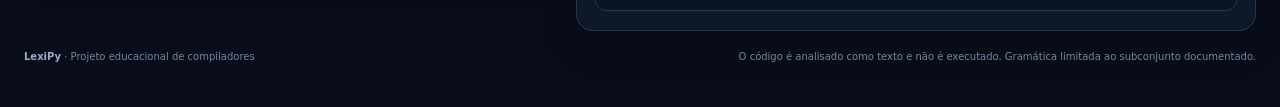
==== commit 5be34143: "Adiciona pipeline visual e compilação passo a passo" ====
--- a/frontend/index.html
+++ b/frontend/index.html
@@ -19,6 +19,10 @@
 .dot{width:8px;height:8px;border-radius:50%;background:var(--amber);box-shadow:0 0 0 4px #f7c97918}.dot.online{background:var(--green);box-shadow:0 0 0 4px #6ee7b718}.dot.offline{background:var(--red);box-shadow:0 0 0 4px #fb8fa418}
 .hero{display:flex;justify-content:space-between;align-items:end;gap:24px;margin:0 0 25px}.eyebrow{font-size:11px;font-weight:800;letter-spacing:.16em;text-transform:uppercase;color:var(--cyan)}.hero h2{font-size:clamp(27px,4vw,42px);line-height:1.12;letter-spacing:-1.3px;max-width:780px;margin:9px 0 10px}.hero p{max-width:760px;color:var(--muted);margin:0;font-size:14px}.hero-tag{white-space:nowrap;border:1px solid #354d77;background:#172743;color:#bfd0ff;border-radius:10px;padding:9px 12px;font-size:11px;font-weight:800;letter-spacing:.06em}
 .pipeline{display:grid;grid-template-columns:repeat(3,1fr);gap:10px;margin-bottom:18px}.stage{display:flex;align-items:center;gap:12px;padding:12px 14px;border:1px solid var(--line);border-radius:13px;background:#0e1829}.stage-num{display:grid;place-items:center;width:30px;height:30px;flex:none;border-radius:9px;background:#1d3153;color:#b9cbff;font-size:12px;font-weight:800}.stage strong{display:block;font-size:12px}.stage span:last-child{font-size:11px;color:var(--muted)}
+.stage{width:100%;font:inherit;text-align:left;color:var(--text);cursor:pointer}.stage:disabled{opacity:.48;cursor:not-allowed;transform:none}.stage.active{border-color:var(--cyan);box-shadow:0 0 0 2px #67d9e822}.stage.done .stage-num{background:#174535;color:#8df0c5}.stage.active .stage-num{background:#234b65;color:#8ceafa}
+.walkthrough-panel{margin:0 0 18px}.step-progress{display:flex;align-items:center;gap:12px;margin-bottom:15px}.step-progress-label{color:var(--muted);font-size:11px;white-space:nowrap}.step-progress-track{height:7px;flex:1;border-radius:99px;background:#263753;overflow:hidden}.step-progress-fill{height:100%;width:25%;border-radius:99px;background:linear-gradient(90deg,#7896f5,#67d9e8);transition:width .25s}.step-content{min-height:145px;padding:16px;border:1px solid var(--line);border-radius:12px;background:#0a1424}.step-content h4{margin:0 0 7px;font-size:14px}.step-content p{margin:0 0 12px;color:var(--muted);font-size:12px}.step-output{max-height:290px;overflow:auto;border:1px solid var(--line);border-radius:9px;background:#08111f}.step-output pre{margin:0;padding:13px;color:#c7d7f5;font:12px/1.7 ui-monospace,Consolas,monospace;white-space:pre-wrap;overflow-wrap:anywhere}.step-token-table{max-height:230px;overflow:auto}.step-errors{margin-top:10px;padding:10px 12px;border:1px solid #78394a;border-radius:8px;background:#351b28;color:#ffd4dc;font-size:11px}.step-success{color:#8ce7c1}.step-actions{display:flex;justify-content:space-between;gap:10px;margin-top:13px}.step-actions .btn:disabled{opacity:.4;cursor:not-allowed}
+body.light .step-content,body.light .step-output{background:#f7f9fd}body.light .step-output pre{color:#263954}body.light .step-errors{background:#fff0f2;color:#8b263d;border-color:#e7b9c3}
+@media(max-width:980px){.pipeline{grid-template-columns:repeat(2,minmax(0,1fr))}}@media(max-width:560px){.pipeline{grid-template-columns:1fr}.step-content{padding:12px}.step-progress{gap:8px}}
 .workspace{display:grid;grid-template-columns:minmax(320px,.88fr) minmax(0,1.12fr);gap:17px;align-items:start}.panel{min-width:0;border:1px solid var(--line);border-radius:17px;background:linear-gradient(180deg,#121e32f5,#0e1829f5);box-shadow:0 14px 40px #0002;overflow:hidden}.panel-head{display:flex;justify-content:space-between;align-items:center;gap:12px;padding:17px 19px;border-bottom:1px solid var(--line)}.panel-title{display:flex;align-items:center;gap:10px}.panel-index{color:var(--cyan);font:800 11px ui-monospace,monospace}.panel h3{font-size:14px;margin:0;letter-spacing:.01em}.panel-body{padding:18px}
 .field-label{display:block;margin:0 0 8px;color:#bdcbe0;font-size:12px;font-weight:700}
 select,textarea{width:100%;border:1px solid #304361;background:#091323;color:var(--text);border-radius:10px;outline:none;transition:border-color .18s,box-shadow .18s}
@@ -104,10 +108,19 @@
  <div><div class="eyebrow">Ambiente de aprendizagem · Etapa 04</div><h2>Do código à estrutura sintática.</h2><p>Explore como um compilador reconhece os elementos de um programa. Escreva um trecho de código, execute a análise e acompanhe os tokens, os diagnósticos e a árvore sintática abstrata.</p></div>
  <div class="hero-tag">PYTHON · SUBCONJUNTO DIDÁTICO</div>
 </section>
-<section class="pipeline" aria-label="Etapas da análise">
- <div class="stage"><span class="stage-num">01</span><div><strong>Análise léxica</strong><span>Reconhecimento dos tokens</span></div></div>
- <div class="stage"><span class="stage-num">02</span><div><strong>Análise sintática</strong><span>Verificação da estrutura</span></div></div>
- <div class="stage"><span class="stage-num">03</span><div><strong>Árvore sintática (AST)</strong><span>Representação do programa</span></div></div>
+<section class="pipeline" id="compilerPipeline" aria-label="Pipeline do compilador">
+ <button class="stage active" type="button" data-stage="0"><span class="stage-num">01</span><div><strong>Código-fonte</strong><span>Programa escrito pelo aluno</span></div></button>
+ <button class="stage" type="button" data-stage="1" disabled><span class="stage-num">02</span><div><strong>Análise léxica</strong><span>Reconhecimento dos tokens</span></div></button>
+ <button class="stage" type="button" data-stage="2" disabled><span class="stage-num">03</span><div><strong>Análise sintática</strong><span>Construção e validação da AST</span></div></button>
+ <button class="stage" type="button" data-stage="3" disabled><span class="stage-num">04</span><div><strong>Código intermediário</strong><span>Representação de três endereços</span></div></button>
+</section>
+<section class="panel walkthrough-panel" aria-label="Compilação passo a passo">
+ <div class="panel-head"><div class="panel-title"><span class="panel-index">PIPELINE /</span><h3>Compilação passo a passo</h3></div><span id="stepBadge" class="result-badge">AGUARDANDO ANÁLISE</span></div>
+ <div class="panel-body">
+  <div class="step-progress"><span id="stepProgressLabel" class="step-progress-label">Etapa 1 de 4 · Código-fonte</span><div class="step-progress-track"><div id="stepProgressFill" class="step-progress-fill"></div></div></div>
+  <div id="stepContent" class="step-content"><h4>1. Código-fonte</h4><p>Este é o programa que será recebido pelo compilador. Clique em “Analisar código” para iniciar o pipeline e liberar as próximas etapas.</p><div class="step-output"><pre id="stepSourcePreview"></pre></div></div>
+  <div class="step-actions"><button id="stepPrev" class="btn secondary" type="button" disabled>← Etapa anterior</button><button id="stepNext" class="btn primary" type="button" disabled>Próxima etapa →</button></div>
+ </div>
 </section>
 <div class="workspace">
 <section class="panel">
@@ -181,6 +194,62 @@
 source.addEventListener('scroll',()=>{highlightLayer.scrollTop=source.scrollTop;highlightLayer.scrollLeft=source.scrollLeft});
 
 let lastAst=null;
+let lastAnalysis=null;
+let activeStage=0;
+const stageNames=['Código-fonte','Análise léxica','Análise sintática','Código intermediário'];
+function stageAvailable(index){
+ if(index===0)return true;
+ if(!lastAnalysis)return false;
+ const data=lastAnalysis.data;
+ if(index===1)return true;
+ if(index===2)return data.sucesso===true;
+ if(index===3)return data.sintaxe_sucesso===true;
+ return false;
+}
+function updatePipelineButtons(){
+ document.querySelectorAll('[data-stage]').forEach((button,index)=>{
+  const available=stageAvailable(index);
+  button.disabled=!available;
+  button.classList.toggle('active',index===activeStage);
+  button.classList.toggle('done',available&&index<activeStage);
+  if(index===activeStage)button.setAttribute('aria-current','step');else button.removeAttribute('aria-current');
+ });
+ $('#stepPrev').disabled=activeStage===0;
+ $('#stepNext').disabled=!stageAvailable(activeStage+1);
+ $('#stepProgressLabel').textContent='Etapa '+(activeStage+1)+' de 4 · '+stageNames[activeStage];
+ $('#stepProgressFill').style.width=((activeStage+1)/4*100)+'%';
+ $('#stepBadge').textContent=lastAnalysis?(stageAvailable(activeStage)?'ETAPA DISPONÍVEL':'ETAPA NÃO EXECUTADA'):'AGUARDANDO ANÁLISE';
+ $('#stepBadge').className='result-badge '+(lastAnalysis&&stageAvailable(activeStage)?'good':'');
+}
+function renderWalkthrough(){
+ const panel=$('#stepContent');
+ if(activeStage===0){
+  const code=lastAnalysis?lastAnalysis.codigo:source.value;
+  panel.innerHTML='<h4>1. Código-fonte</h4><p>O compilador recebe o texto escrito no editor. Nesta etapa, o programa ainda não foi transformado em tokens ou estruturas sintáticas.</p><div class="step-output"><pre>'+esc(code||'Digite um código no editor para começar.')+'</pre></div>';
+ }else if(!lastAnalysis){
+  panel.innerHTML='<h4>Etapa ainda não disponível</h4><p>Execute a análise do código para visualizar os resultados desta fase.</p>';
+ }else if(activeStage===1){
+  const data=lastAnalysis.data,tokens=data.tokens||[],errors=data.erros||[];
+  const rows=tokens.map(t=>'<tr><td>'+esc(t.tipo)+'</td><td><code>'+esc(t.lexema)+'</code></td><td>'+t.linha+'</td><td>'+t.coluna+'</td></tr>').join('');
+  panel.innerHTML='<h4>2. Análise léxica</h4><p>O scanner percorre os caracteres e agrupa sequências reconhecidas em tokens. Foram identificados <strong>'+tokens.length+'</strong> token(s) e <strong>'+errors.length+'</strong> erro(s) léxico(s).</p>'+(tokens.length?'<div class="step-output step-token-table"><table><thead><tr><th>Tipo</th><th>Lexema</th><th>Linha</th><th>Coluna</th></tr></thead><tbody>'+rows+'</tbody></table></div>':'<div class="placeholder">Nenhum token foi identificado.</div>')+(errors.length?'<div class="step-errors">'+errors.map(e=>'Linha '+e.linha+', coluna '+e.coluna+': '+esc(e.mensagem)+' ('+esc(e.lexema)+')').join('<br>')+'</div>':'<p class="step-success">✓ Nenhum erro léxico encontrado.</p>');
+ }else if(activeStage===2){
+  const data=lastAnalysis.data;
+  if(data.sintaxe_sucesso===true){
+   panel.innerHTML='<h4>3. Análise sintática</h4><p>O parser verifica se a sequência de tokens respeita a gramática implementada e constrói a árvore sintática abstrata (AST).</p><p class="step-success">✓ Estrutura sintática válida. AST construída:</p><div class="step-output"><pre>'+esc(JSON.stringify(data.ast,null,2))+'</pre></div>';
+  }else{
+   const errors=data.erros_sintaticos||[];
+   panel.innerHTML='<h4>3. Análise sintática</h4><p>O parser recebeu os tokens, mas encontrou uma estrutura que não corresponde à gramática implementada.</p><div class="step-errors">'+(errors.length?errors.map(e=>'Linha '+e.linha+', coluna '+e.coluna+': '+esc(e.mensagem)).join('<br>'):'A análise sintática não foi concluída.')+'</div>';
+  }
+ }else if(activeStage===3){
+  const code=(lastAnalysis.data.codigo_intermediario||[]).join('\n');
+  panel.innerHTML='<h4>4. Geração de código intermediário</h4><p>A AST é percorrida para gerar uma representação intermediária em instruções de três endereços. Ela não é código de máquina nem executa o programa.</p><div class="step-output"><pre>'+esc(code||'Nenhuma instrução intermediária foi gerada.')+'</pre></div>';
+ }
+ updatePipelineButtons();
+}
+function goToStage(index){
+ if(index<0||index>3||!stageAvailable(index))return;
+ activeStage=index;renderWalkthrough();
+}
 function count(){counter.textContent=source.value.length+' caracteres · '+(source.value.split('\n').length)+' linha(s)'}
 function setStatus(message,type){status.textContent=message;const dot=$('#statusDot');dot.className='dot'+(type==='ok'?' online':type==='error'?' offline':'')}
 function resetResults(){
@@ -190,9 +259,13 @@
  $('#syntax').innerHTML='<div class="placeholder">A situação da análise sintática será exibida aqui.</div>';
  $('#ast').hidden=true;$('#astTree').hidden=false;$('#toggleAst').textContent='Ver JSON';$('#ast').textContent='A AST será exibida quando a análise sintática for concluída com sucesso.';$('#astTree').innerHTML='<div class="tree-empty">A representação gráfica será exibida após uma análise válida.</div>';$('#intermediate').innerHTML='<div class="placeholder">O código intermediário será gerado após uma análise sintática válida.</div>';$('#lineExplanation').innerHTML='<div class="placeholder">Use o botão “Explicar linha” na tabela de tokens para solicitar uma explicação didática.</div>';
  $('#resultBadge').textContent='AGUARDANDO';$('#resultBadge').className='result-badge';
- $('#copyAst').disabled=true;lastAst=null;
+ $('#copyAst').disabled=true;lastAst=null;lastAnalysis=null;activeStage=0;renderWalkthrough();
 }
 source.addEventListener('input',()=>{count();updateHighlight()});count();updateHighlight();
+document.querySelectorAll('[data-stage]').forEach(button=>button.addEventListener('click',()=>goToStage(Number(button.dataset.stage))));
+$('#stepPrev').addEventListener('click',()=>goToStage(activeStage-1));
+$('#stepNext').addEventListener('click',()=>goToStage(activeStage+1));
+renderWalkthrough();
 
 const themeToggle=$('#themeToggle');
 function applyTheme(theme){
@@ -254,6 +327,7 @@
   const response=await fetch('/api/analisar',{method:'POST',headers:{'Content-Type':'application/json'},body:JSON.stringify({codigo})});
   const data=await response.json();if(!response.ok)throw Error(data.detail||'Não foi possível analisar o código.');
   renderTokens(data.tokens||[]);renderErrors(data.erros||[]);renderSyntax(data);
+  lastAnalysis={codigo,data};activeStage=0;renderWalkthrough();
   const lexicalOk=!!data.sucesso, syntaxOk=data.sintaxe_sucesso===true;
   const overallOk=lexicalOk&&syntaxOk;
   $('#resultBadge').textContent=overallOk?'ANÁLISE CONCLUÍDA':'REVISAR DIAGNÓSTICOS';
